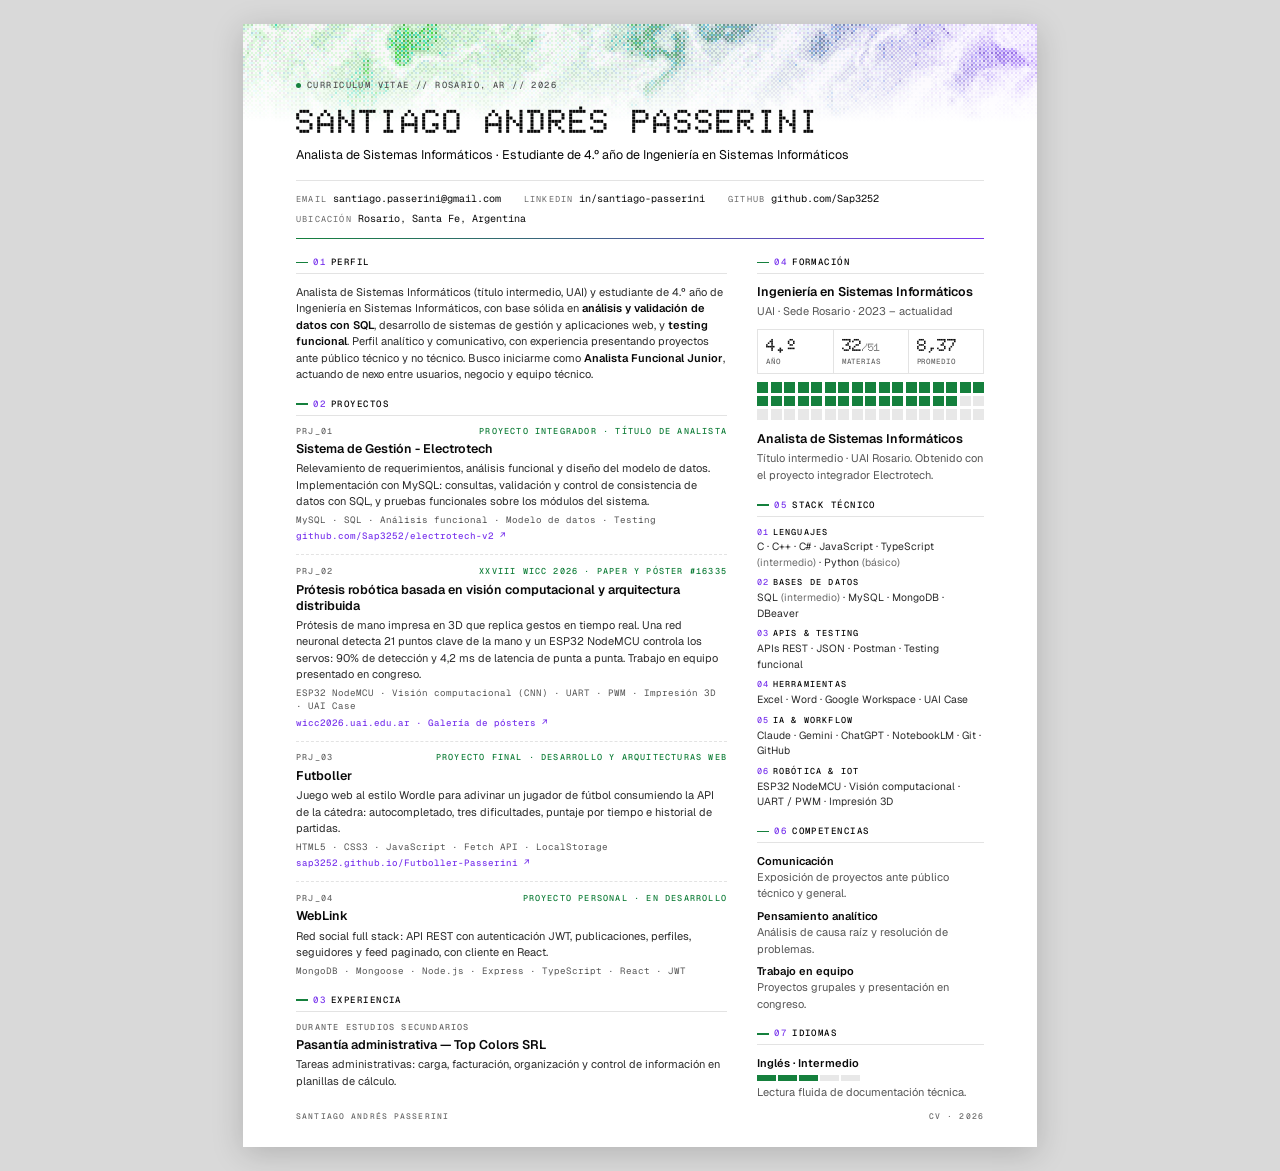
==== cv/index.html @ 8df22442 "Rediseñar el CV con la estética del portfolio y los datos actualizados" ====
<!doctype html>
<html lang="es" data-theme="light">
<head>
<meta charset="utf-8">
<meta name="viewport" content="width=device-width, initial-scale=1">
<title>CV — Santiago Andrés Passerini</title>
<meta name="description" content="Curriculum vitae de Santiago Andrés Passerini, Analista de Sistemas Informáticos.">
<link rel="icon" href="../assets/favicon.svg" type="image/svg+xml">
<link rel="preconnect" href="https://fonts.googleapis.com">
<link rel="preconnect" href="https://fonts.gstatic.com" crossorigin>
<link rel="stylesheet" href="https://fonts.googleapis.com/css2?family=Doto:wght@900&family=Geist:wght@400;500;600&family=Geist+Mono:wght@400;500&display=swap">
<!-- Fuente del CV en PDF: se genera imprimiendo esta página (ver README) -->
<style>
  :root {
    --ink: #0a0a0a;
    --text: #2a2a2a;
    --muted: #555;
    --dim: #6b6b6b;
    --line: #e3e3e3;
    --cell: #e8e8e8;
    --green: #15803d;
    --violet: #7c3aed;
    --sans: "Geist", system-ui, sans-serif;
    --mono: "Geist Mono", ui-monospace, monospace;
    --dot: "Doto", "Geist Mono", monospace;
  }

  @page { size: A4; margin: 0; }
  * { box-sizing: border-box; }
  html { -webkit-print-color-adjust: exact; print-color-adjust: exact; }
  body { margin: 0; background: #d9d9d9; color: var(--text); font: 400 8.3pt/1.48 var(--sans); }
  a { color: inherit; text-decoration: none; }
  p { margin: 0; }

  /* Hoja A4: centrada en pantalla, a sangre al imprimir */
  .sheet {
    position: relative; overflow: hidden;
    width: 210mm; min-height: 297mm; margin: 24px auto;
    padding: 0 14mm 12mm;
    background: #fff;
    box-shadow: 0 6px 30px rgb(0 0 0 / 0.18);
  }
  @media print {
    body { background: #fff; }
    .sheet { margin: 0; box-shadow: none; height: 297mm; }
  }

  /* Banda dither: el mismo fondo del portfolio (modo claro). Al cargar se congela en una
     imagen con el toque violeta y el fundido a blanco, para que el PDF salga igual que la pantalla. */
  .band { position: absolute; left: 0; right: 0; top: 0; height: 26mm; }
  .band canvas, .band img { display: block; width: 100%; height: 100%; image-rendering: pixelated; }
  .band.no-webgl { background: linear-gradient(to bottom, transparent, #fff), linear-gradient(100deg, rgb(21 128 61 / 0.15), rgb(124 58 237 / 0.15)); }

  /* Encabezado */
  .head { position: relative; padding-top: 15mm; }
  .meta {
    display: flex; align-items: center; gap: 6px;
    font: 500 6.6pt/1 var(--mono); letter-spacing: 0.16em; text-transform: uppercase;
    color: var(--muted);
  }
  .meta .dot { width: 5px; height: 5px; border-radius: 50%; background: var(--green); }
  h1 {
    margin: 4mm 0 0;
    font: 900 25pt/1 var(--dot); letter-spacing: 0.03em; text-transform: uppercase;
    color: var(--ink);
  }
  .role { margin-top: 2.2mm; font-size: 9.4pt; color: var(--ink); }
  .contact {
    display: flex; flex-wrap: wrap; gap: 1.6mm 6mm;
    margin: 4mm 0 0; padding: 3mm 0 0; list-style: none;
    border-top: 0.6pt solid var(--line);
    font: 400 7.6pt/1.4 var(--mono); color: var(--ink);
  }
  .contact span { margin-right: 1.6mm; font-size: 6.4pt; letter-spacing: 0.14em; color: var(--dim); }
  .rule { height: 1pt; margin-top: 3mm; background: linear-gradient(90deg, var(--green), var(--violet)); }

  /* Columnas */
  .cols { display: grid; grid-template-columns: 1fr 60mm; gap: 8mm; margin-top: 5mm; }
  section + section { margin-top: 4.6mm; }
  h2 {
    display: flex; align-items: center; gap: 5px;
    margin: 0 0 2.6mm; padding-bottom: 1.6mm;
    border-bottom: 0.6pt solid var(--line);
    font: 500 6.8pt/1 var(--mono); letter-spacing: 0.16em; text-transform: uppercase;
    color: var(--ink);
  }
  h2::before { content: ""; width: 9pt; height: 1pt; background: var(--green); }
  h2 i { font-style: normal; color: var(--violet); }

  .lead { color: var(--text); }
  .lead b { color: var(--ink); font-weight: 600; }

  /* Proyectos */
  .prj + .prj { margin-top: 2.8mm; padding-top: 2.8mm; border-top: 0.6pt dashed var(--line); }
  .prj-top {
    display: flex; justify-content: space-between; gap: 8px;
    font: 500 6.4pt/1.3 var(--mono); letter-spacing: 0.14em; text-transform: uppercase;
    color: var(--dim);
  }
  .prj-top .tag { color: var(--green); text-align: right; }
  h3 { margin: 1.2mm 0 0.8mm; font: 600 9.4pt/1.3 var(--sans); color: var(--ink); }
  .tech { margin-top: 1.2mm; font: 400 6.9pt/1.45 var(--mono); color: var(--muted); }
  .link { display: inline-block; margin-top: 0.8mm; font: 500 6.9pt/1.4 var(--mono); color: var(--violet); }

  .xp-when { font: 500 6.4pt/1.3 var(--mono); letter-spacing: 0.14em; text-transform: uppercase; color: var(--dim); }

  /* Formación */
  .edu + .edu { margin-top: 3mm; }
  .edu h3 { margin-top: 0; }
  .edu p { color: var(--muted); }
  .stats { display: grid; grid-template-columns: repeat(3, 1fr); margin-top: 2.4mm; border: 0.6pt solid var(--line); }
  .stat { padding: 1.8mm 2mm; }
  .stat + .stat { border-left: 0.6pt solid var(--line); }
  .stat b { display: block; font: 900 13pt/1 var(--dot); color: var(--ink); }
  .stat b small { font-size: 8pt; color: var(--dim); }
  .stat span { display: block; margin-top: 1mm; font: 500 5.6pt/1.2 var(--mono); letter-spacing: 0.12em; text-transform: uppercase; color: var(--dim); }
  .grid { display: grid; grid-template-columns: repeat(17, 1fr); gap: 0.7mm; margin-top: 2mm; }
  .grid i { aspect-ratio: 1; background: var(--cell); }
  .grid i.on { background: var(--green); }

  /* Stack */
  .stack { margin: 0; }
  .stack div + div { margin-top: 1.9mm; }
  .stack dt { font: 500 6.4pt/1.3 var(--mono); letter-spacing: 0.14em; text-transform: uppercase; color: var(--ink); }
  .stack dt i { font-style: normal; color: var(--violet); margin-right: 3px; }
  .stack dd { margin: 0.5mm 0 0; font-size: 7.8pt; color: var(--text); }
  .stack em { font-style: normal; color: var(--dim); }

  .list { margin: 0; padding: 0; list-style: none; }
  .list li + li { margin-top: 1.6mm; }
  .list b { display: block; color: var(--ink); font-weight: 600; }
  .list span { color: var(--muted); }

  .meter { display: flex; gap: 2px; margin: 1mm 0; }
  .meter i { width: 5mm; height: 1.4mm; background: var(--cell); }
  .meter i.on { background: var(--green); }

  .foot {
    position: absolute; left: 14mm; right: 14mm; bottom: 7mm;
    display: flex; justify-content: space-between;
    font: 500 6pt/1 var(--mono); letter-spacing: 0.14em; text-transform: uppercase;
    color: var(--dim);
  }
</style>
<script src="../dither.js" defer></script>
</head>
<body>
<article class="sheet">
  <div class="band" aria-hidden="true"><canvas id="dither"></canvas></div>

  <header class="head">
    <p class="meta"><span class="dot"></span>Curriculum vitae // Rosario, AR // 2026</p>
    <h1>Santiago Andrés Passerini</h1>
    <p class="role">Analista de Sistemas Informáticos · Estudiante de 4.º año de Ingeniería en Sistemas Informáticos</p>
    <ul class="contact">
      <li><span>EMAIL</span><a href="mailto:santiago.passerini@gmail.com">santiago.passerini@gmail.com</a></li>
      <li><span>LINKEDIN</span><a href="https://www.linkedin.com/in/santiago-passerini">in/santiago-passerini</a></li>
      <li><span>GITHUB</span><a href="https://github.com/Sap3252">github.com/Sap3252</a></li>
      <li><span>UBICACIÓN</span>Rosario, Santa Fe, Argentina</li>
    </ul>
    <div class="rule"></div>
  </header>

  <div class="cols">
    <main>
      <section>
        <h2><i>01</i>Perfil</h2>
        <p class="lead">
          Analista de Sistemas Informáticos (título intermedio, UAI) y estudiante de 4.º año de Ingeniería en Sistemas Informáticos,
          con base sólida en <b>análisis y validación de datos con SQL</b>, desarrollo de sistemas de gestión y aplicaciones web, y <b>testing funcional</b>.
          Perfil analítico y comunicativo, con experiencia presentando proyectos ante público técnico y no técnico.
          Busco iniciarme como <b>Analista Funcional Junior</b>, actuando de nexo entre usuarios, negocio y equipo técnico.
        </p>
      </section>

      <section>
        <h2><i>02</i>Proyectos</h2>

        <div class="prj">
          <div class="prj-top"><span>PRJ_01</span><span class="tag">Proyecto integrador · Título de Analista</span></div>
          <h3>Sistema de Gestión - Electrotech</h3>
          <p>Relevamiento de requerimientos, análisis funcional y diseño del modelo de datos. Implementación con MySQL: consultas, validación y control de consistencia de datos con SQL, y pruebas funcionales sobre los módulos del sistema.</p>
          <p class="tech">MySQL · SQL · Análisis funcional · Modelo de datos · Testing</p>
          <a class="link" href="https://github.com/Sap3252/electrotech-v2">github.com/Sap3252/electrotech-v2 ↗</a>
        </div>

        <div class="prj">
          <div class="prj-top"><span>PRJ_02</span><span class="tag">XXVIII WICC 2026 · Paper y póster #16335</span></div>
          <h3>Prótesis robótica basada en visión computacional y arquitectura distribuida</h3>
          <p>Prótesis de mano impresa en 3D que replica gestos en tiempo real. Una red neuronal detecta 21 puntos clave de la mano y un ESP32 NodeMCU controla los servos: 90% de detección y 4,2 ms de latencia de punta a punta. Trabajo en equipo presentado en congreso.</p>
          <p class="tech">ESP32 NodeMCU · Visión computacional&nbsp;(CNN) · UART · PWM · Impresión&nbsp;3D · UAI&nbsp;Case</p>
          <a class="link" href="https://wicc2026.uai.edu.ar/posters-procesamiento_se%C3%B1ales.html">wicc2026.uai.edu.ar · Galería de pósters ↗</a>
        </div>

        <div class="prj">
          <div class="prj-top"><span>PRJ_03</span><span class="tag">Proyecto final · Desarrollo y Arquitecturas Web</span></div>
          <h3>Futboller</h3>
          <p>Juego web al estilo Wordle para adivinar un jugador de fútbol consumiendo la API de la cátedra: autocompletado, tres dificultades, puntaje por tiempo e historial de partidas.</p>
          <p class="tech">HTML5 · CSS3 · JavaScript · Fetch API · LocalStorage</p>
          <a class="link" href="https://sap3252.github.io/Futboller-Passerini/">sap3252.github.io/Futboller-Passerini ↗</a>
        </div>

        <div class="prj">
          <div class="prj-top"><span>PRJ_04</span><span class="tag">Proyecto personal · En desarrollo</span></div>
          <h3>WebLink</h3>
          <p>Red social full stack: API REST con autenticación JWT, publicaciones, perfiles, seguidores y feed paginado, con cliente en React.</p>
          <p class="tech">MongoDB · Mongoose · Node.js · Express · TypeScript · React · JWT</p>
        </div>
      </section>

      <section>
        <h2><i>03</i>Experiencia</h2>
        <p class="xp-when">Durante estudios secundarios</p>
        <h3>Pasantía administrativa — Top Colors SRL</h3>
        <p>Tareas administrativas: carga, facturación, organización y control de información en planillas de cálculo.</p>
      </section>
    </main>

    <aside>
      <section>
        <h2><i>04</i>Formación</h2>
        <div class="edu">
          <h3>Ingeniería en Sistemas Informáticos</h3>
          <p>UAI · Sede Rosario · 2023 – actualidad</p>
          <div class="stats">
            <div class="stat"><b>4.º</b><span>Año</span></div>
            <div class="stat"><b>32<small>/51</small></b><span>Materias</span></div>
            <div class="stat"><b>8,37</b><span>Promedio</span></div>
          </div>
          <div class="grid" data-total="51" data-done="32" role="img" aria-label="32 de 51 materias aprobadas"></div>
        </div>
        <div class="edu">
          <h3>Analista de Sistemas Informáticos</h3>
          <p>Título intermedio · UAI Rosario. Obtenido con el proyecto integrador Electrotech.</p>
        </div>
      </section>

      <section>
        <h2><i>05</i>Stack técnico</h2>
        <dl class="stack">
          <div><dt><i>01</i>Lenguajes</dt><dd>C · C++ · C# · JavaScript · TypeScript <em>(intermedio)</em> · Python <em>(básico)</em></dd></div>
          <div><dt><i>02</i>Bases de datos</dt><dd>SQL <em>(intermedio)</em> · MySQL · MongoDB · DBeaver</dd></div>
          <div><dt><i>03</i>APIs &amp; Testing</dt><dd>APIs REST · JSON · Postman · Testing funcional</dd></div>
          <div><dt><i>04</i>Herramientas</dt><dd>Excel · Word · Google Workspace · UAI&nbsp;Case</dd></div>
          <div><dt><i>05</i>IA &amp; Workflow</dt><dd>Claude · Gemini · ChatGPT · NotebookLM · Git · GitHub</dd></div>
          <div><dt><i>06</i>Robótica &amp; IoT</dt><dd>ESP32 NodeMCU · Visión computacional · UART&nbsp;/&nbsp;PWM · Impresión&nbsp;3D</dd></div>
        </dl>
      </section>

      <section>
        <h2><i>06</i>Competencias</h2>
        <ul class="list">
          <li><b>Comunicación</b><span>Exposición de proyectos ante público técnico y general.</span></li>
          <li><b>Pensamiento analítico</b><span>Análisis de causa raíz y resolución de problemas.</span></li>
          <li><b>Trabajo en equipo</b><span>Proyectos grupales y presentación en congreso.</span></li>
        </ul>
      </section>

      <section>
        <h2><i>07</i>Idiomas</h2>
        <ul class="list">
          <li><b>Inglés · Intermedio</b>
            <div class="meter" role="img" aria-label="Nivel 3 de 5"><i class="on"></i><i class="on"></i><i class="on"></i><i></i><i></i></div>
            <span>Lectura fluida de documentación técnica.</span>
          </li>
        </ul>
      </section>
    </aside>
  </div>

  <footer class="foot">
    <span>Santiago Andrés Passerini</span>
    <span>CV · 2026</span>
  </footer>
</article>

<script>
  // Grilla de materias: una celda por materia, en verde las aprobadas
  const grid = document.querySelector('.grid');
  const done = Number(grid.dataset.done);
  for (let i = 0; i < Number(grid.dataset.total); i++) {
    const cell = document.createElement('i');
    if (i < done) cell.className = 'on';
    grid.append(cell);
  }

  // Congela la banda dither en una imagen: toque violeta a la derecha, más suave y con fundido a blanco
  window.addEventListener('load', () => setTimeout(() => {
    const src = document.getElementById('dither');
    if (!src || !src.width || src.parentElement.classList.contains('no-webgl')) return;
    const out = document.createElement('canvas');
    out.width = src.width;
    out.height = src.height;
    const ctx = out.getContext('2d');
    ctx.drawImage(src, 0, 0);

    let g = ctx.createLinearGradient(0, 0, out.width, 0);
    g.addColorStop(0.3, 'rgb(124 58 237 / 0)');
    g.addColorStop(1, 'rgb(124 58 237 / 1)');
    ctx.globalCompositeOperation = 'color';
    ctx.fillStyle = g;
    ctx.fillRect(0, 0, out.width, out.height);

    ctx.globalCompositeOperation = 'source-over';
    ctx.fillStyle = 'rgb(255 255 255 / 0.3)';
    ctx.fillRect(0, 0, out.width, out.height);
    g = ctx.createLinearGradient(0, 0, 0, out.height);
    g.addColorStop(0.3, 'rgb(255 255 255 / 0)');
    g.addColorStop(1, 'rgb(255 255 255 / 1)');
    ctx.fillStyle = g;
    ctx.fillRect(0, 0, out.width, out.height);

    const img = new Image();
    img.alt = '';
    img.src = out.toDataURL('image/png');
    src.replaceWith(img);
  }, 600));
</script>
</body>
</html>
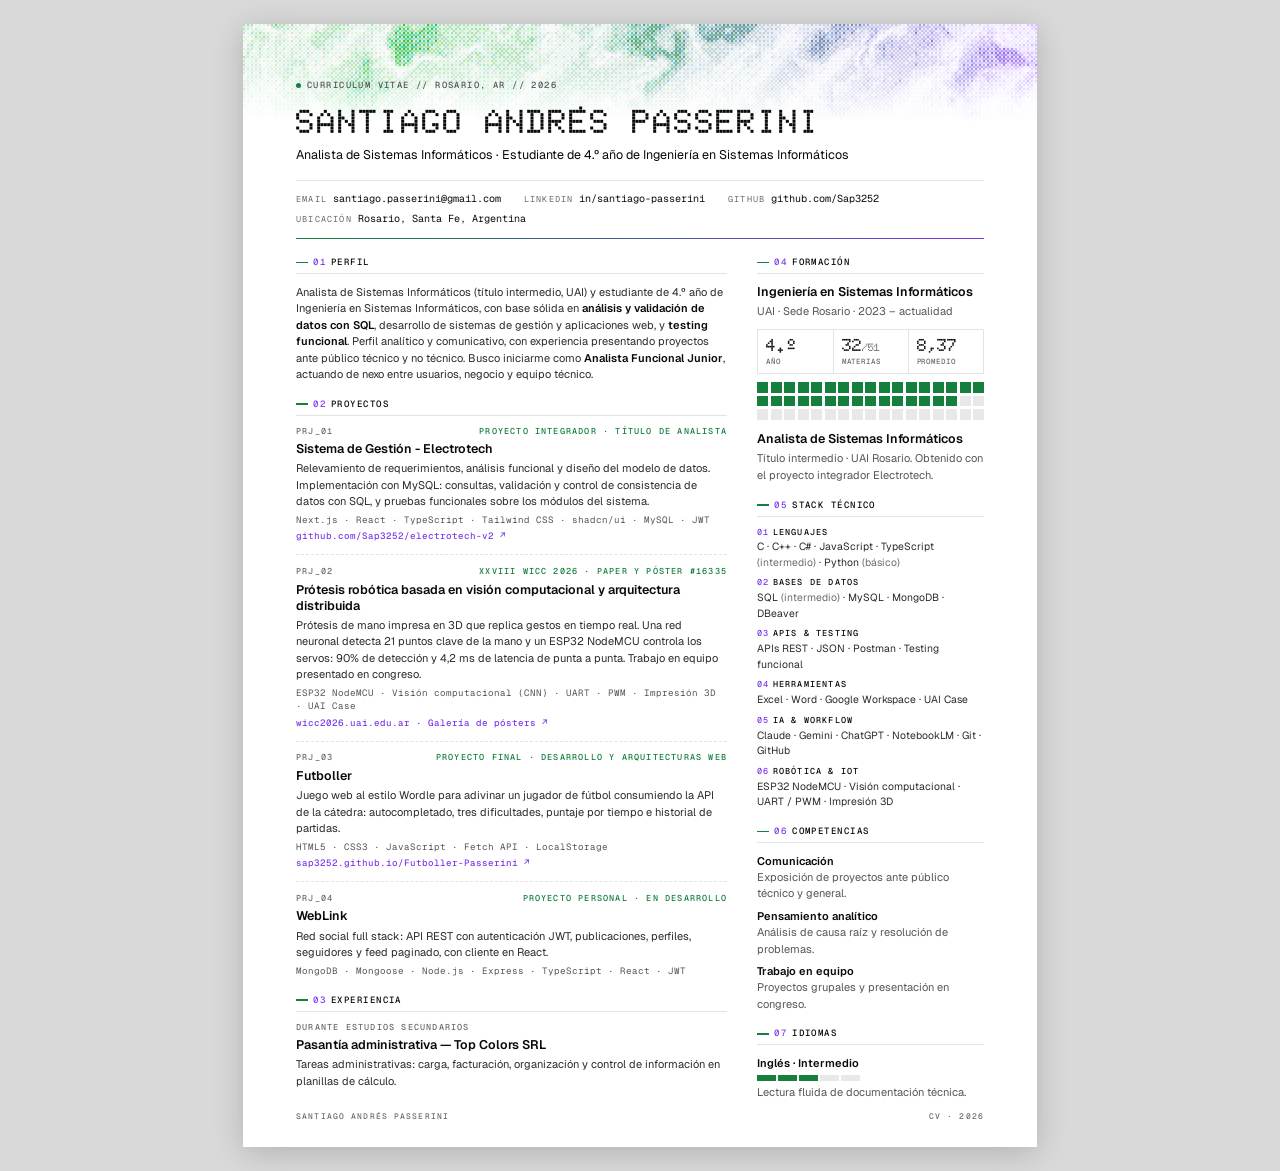
==== commit 4c0cb28d: "Mostrar las tecnologías reales de Electrotech en el portfolio y el CV" ====
--- a/cv/index.html
+++ b/cv/index.html
@@ -180,7 +180,7 @@
           <div class="prj-top"><span>PRJ_01</span><span class="tag">Proyecto integrador · Título de Analista</span></div>
           <h3>Sistema de Gestión - Electrotech</h3>
           <p>Relevamiento de requerimientos, análisis funcional y diseño del modelo de datos. Implementación con MySQL: consultas, validación y control de consistencia de datos con SQL, y pruebas funcionales sobre los módulos del sistema.</p>
-          <p class="tech">MySQL · SQL · Análisis funcional · Modelo de datos · Testing</p>
+          <p class="tech">Next.js · React · TypeScript · Tailwind CSS · shadcn/ui · MySQL · JWT</p>
           <a class="link" href="https://github.com/Sap3252/electrotech-v2">github.com/Sap3252/electrotech-v2 ↗</a>
         </div>
 
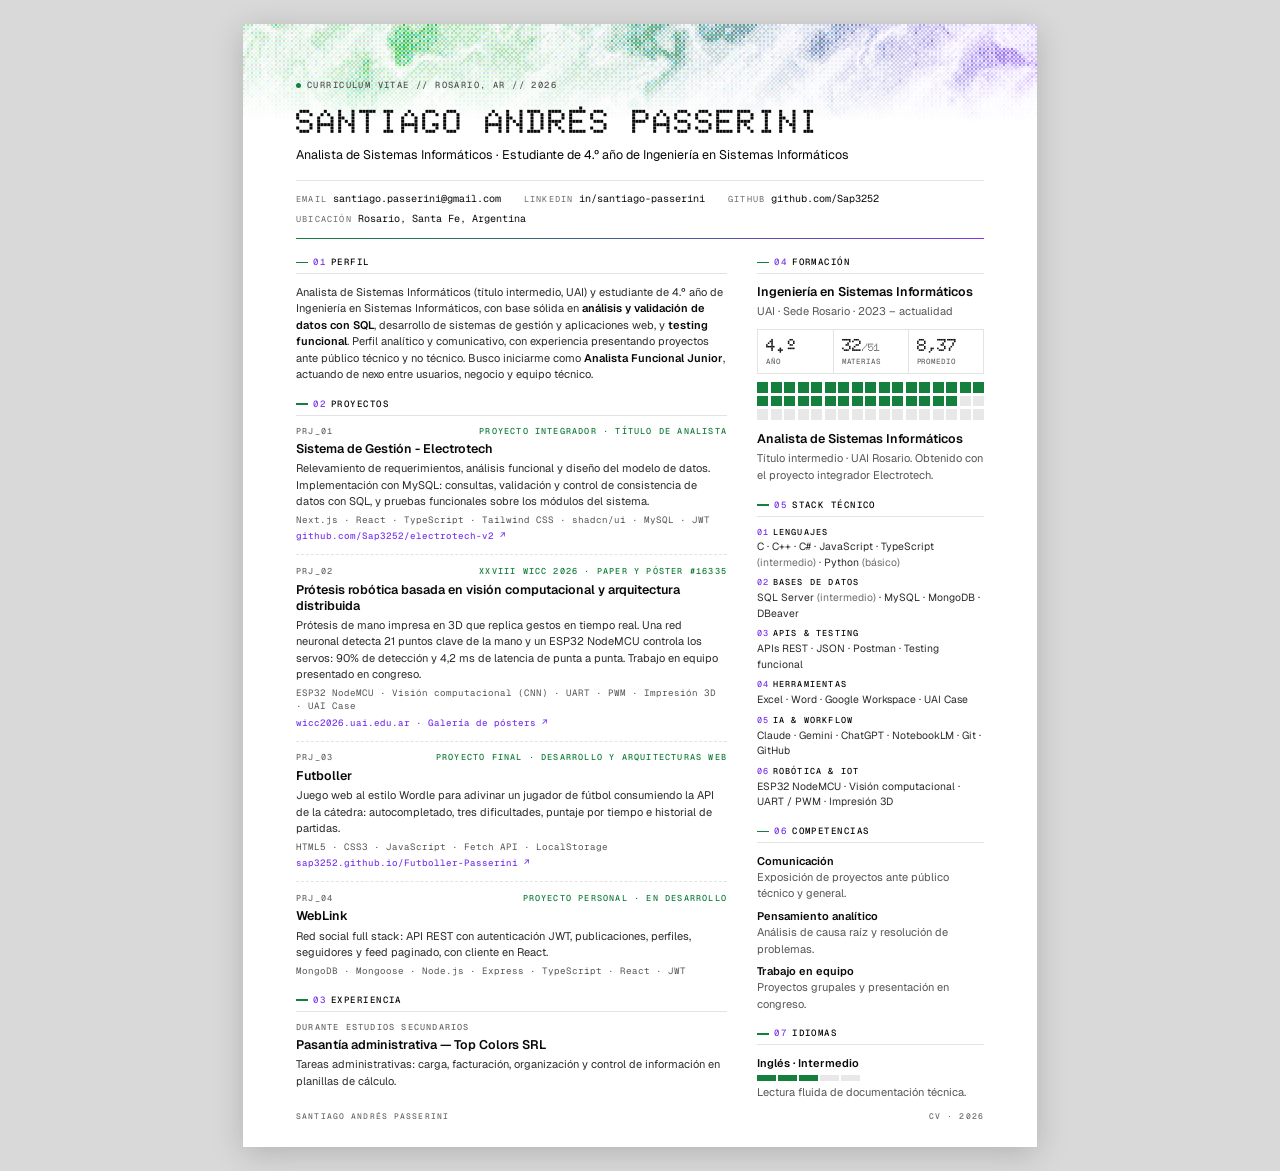
==== commit 90b6dd8b: "Cambiar SQL por SQL Server en el stack técnico" ====
--- a/cv/index.html
+++ b/cv/index.html
@@ -239,7 +239,7 @@
         <h2><i>05</i>Stack técnico</h2>
         <dl class="stack">
           <div><dt><i>01</i>Lenguajes</dt><dd>C · C++ · C# · JavaScript · TypeScript <em>(intermedio)</em> · Python <em>(básico)</em></dd></div>
-          <div><dt><i>02</i>Bases de datos</dt><dd>SQL <em>(intermedio)</em> · MySQL · MongoDB · DBeaver</dd></div>
+          <div><dt><i>02</i>Bases de datos</dt><dd>SQL Server <em>(intermedio)</em> · MySQL · MongoDB · DBeaver</dd></div>
           <div><dt><i>03</i>APIs &amp; Testing</dt><dd>APIs REST · JSON · Postman · Testing funcional</dd></div>
           <div><dt><i>04</i>Herramientas</dt><dd>Excel · Word · Google Workspace · UAI&nbsp;Case</dd></div>
           <div><dt><i>05</i>IA &amp; Workflow</dt><dd>Claude · Gemini · ChatGPT · NotebookLM · Git · GitHub</dd></div>
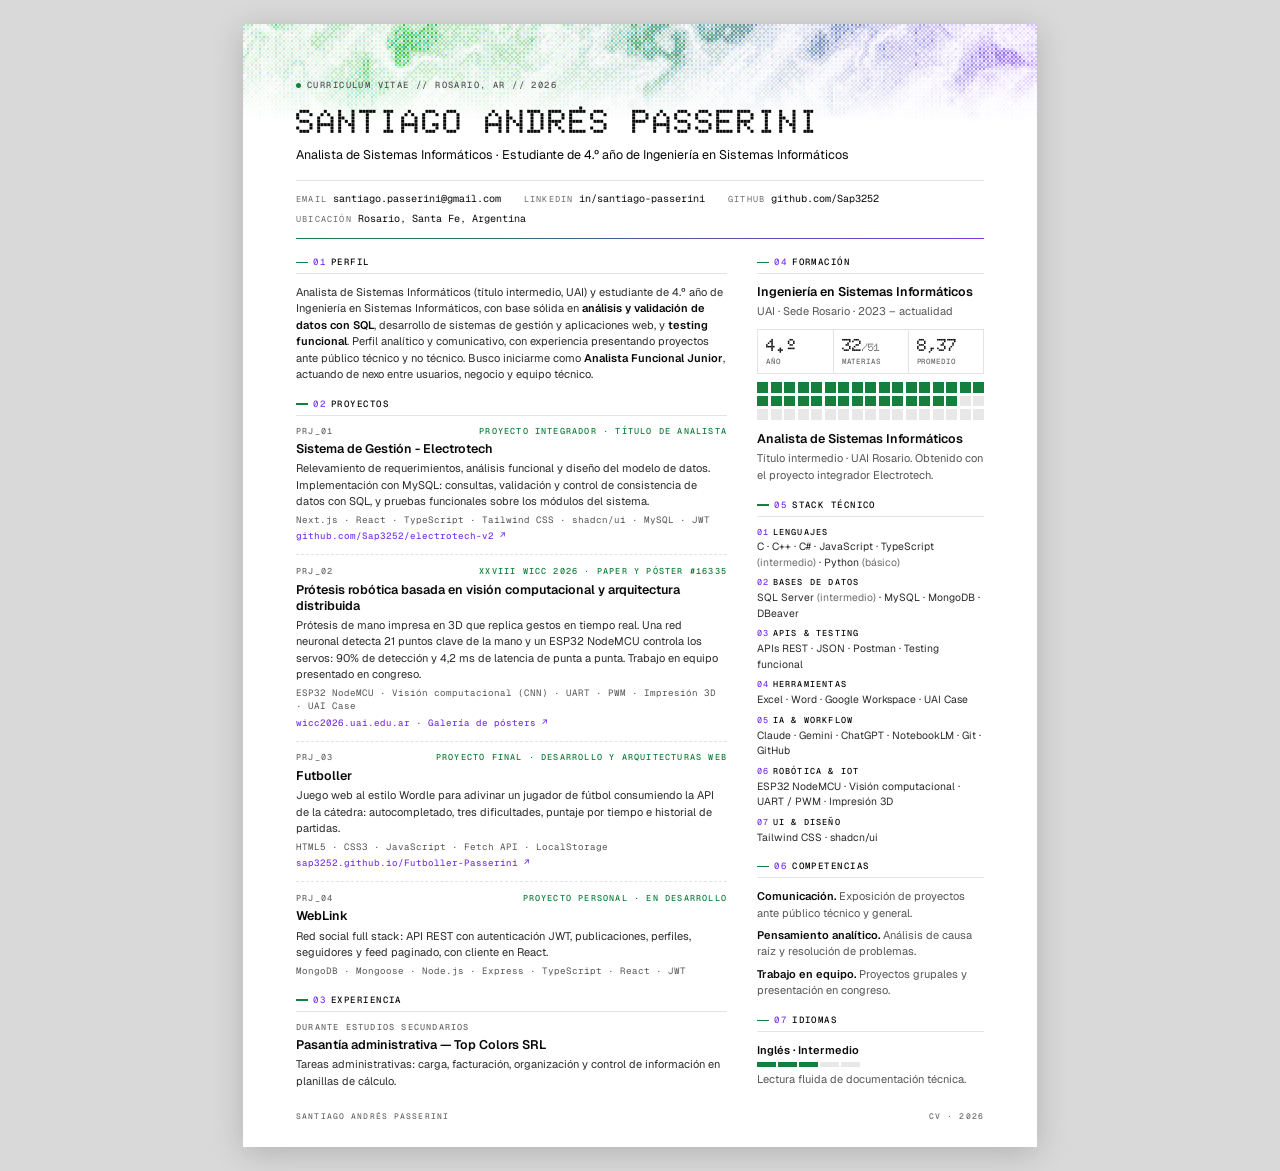
==== commit d1587fda: "Actualizar el CV con SQL Server, UI & Diseño y las tecnologías de Electrotech" ====
--- a/cv/index.html
+++ b/cv/index.html
@@ -130,6 +130,7 @@
   .list li + li { margin-top: 1.6mm; }
   .list b { display: block; color: var(--ink); font-weight: 600; }
   .list span { color: var(--muted); }
+  .list.inline b { display: inline; }
 
   .meter { display: flex; gap: 2px; margin: 1mm 0; }
   .meter i { width: 5mm; height: 1.4mm; background: var(--cell); }
@@ -244,15 +245,16 @@
           <div><dt><i>04</i>Herramientas</dt><dd>Excel · Word · Google Workspace · UAI&nbsp;Case</dd></div>
           <div><dt><i>05</i>IA &amp; Workflow</dt><dd>Claude · Gemini · ChatGPT · NotebookLM · Git · GitHub</dd></div>
           <div><dt><i>06</i>Robótica &amp; IoT</dt><dd>ESP32 NodeMCU · Visión computacional · UART&nbsp;/&nbsp;PWM · Impresión&nbsp;3D</dd></div>
+          <div><dt><i>07</i>UI &amp; Diseño</dt><dd>Tailwind CSS · shadcn/ui</dd></div>
         </dl>
       </section>
 
       <section>
         <h2><i>06</i>Competencias</h2>
-        <ul class="list">
-          <li><b>Comunicación</b><span>Exposición de proyectos ante público técnico y general.</span></li>
-          <li><b>Pensamiento analítico</b><span>Análisis de causa raíz y resolución de problemas.</span></li>
-          <li><b>Trabajo en equipo</b><span>Proyectos grupales y presentación en congreso.</span></li>
+        <ul class="list inline">
+          <li><b>Comunicación.</b> <span>Exposición de proyectos ante público técnico y general.</span></li>
+          <li><b>Pensamiento analítico.</b> <span>Análisis de causa raíz y resolución de problemas.</span></li>
+          <li><b>Trabajo en equipo.</b> <span>Proyectos grupales y presentación en congreso.</span></li>
         </ul>
       </section>
 
@@ -284,10 +286,24 @@
     grid.append(cell);
   }
 
-  // Congela la banda dither en una imagen: toque violeta a la derecha, más suave y con fundido a blanco
-  window.addEventListener('load', () => setTimeout(() => {
+  // Congela la banda dither en una imagen: toque violeta a la derecha, más suave y con fundido a blanco.
+  // Espera a que el dither haya dibujado; si WebGL no responde, queda el degradado de respaldo.
+  const band = document.querySelector('.band');
+  const isDrawn = canvas => {
+    const probe = document.createElement('canvas');
+    probe.width = probe.height = 8;
+    const p = probe.getContext('2d');
+    p.drawImage(canvas, 0, 0, 8, 8);
+    return p.getImageData(0, 0, 8, 8).data.some((v, i) => i % 4 === 3 && v > 0);
+  };
+  const freeze = (tries = 0) => {
     const src = document.getElementById('dither');
-    if (!src || !src.width || src.parentElement.classList.contains('no-webgl')) return;
+    if (!src || band.classList.contains('no-webgl')) return;
+    if (!src.width || !isDrawn(src)) {
+      if (tries < 40) setTimeout(() => freeze(tries + 1), 150);
+      else { band.classList.add('no-webgl'); src.remove(); }
+      return;
+    }
     const out = document.createElement('canvas');
     out.width = src.width;
     out.height = src.height;
@@ -314,7 +330,8 @@
     img.alt = '';
     img.src = out.toDataURL('image/png');
     src.replaceWith(img);
-  }, 600));
+  };
+  window.addEventListener('load', () => setTimeout(freeze, 300));
 </script>
 </body>
 </html>
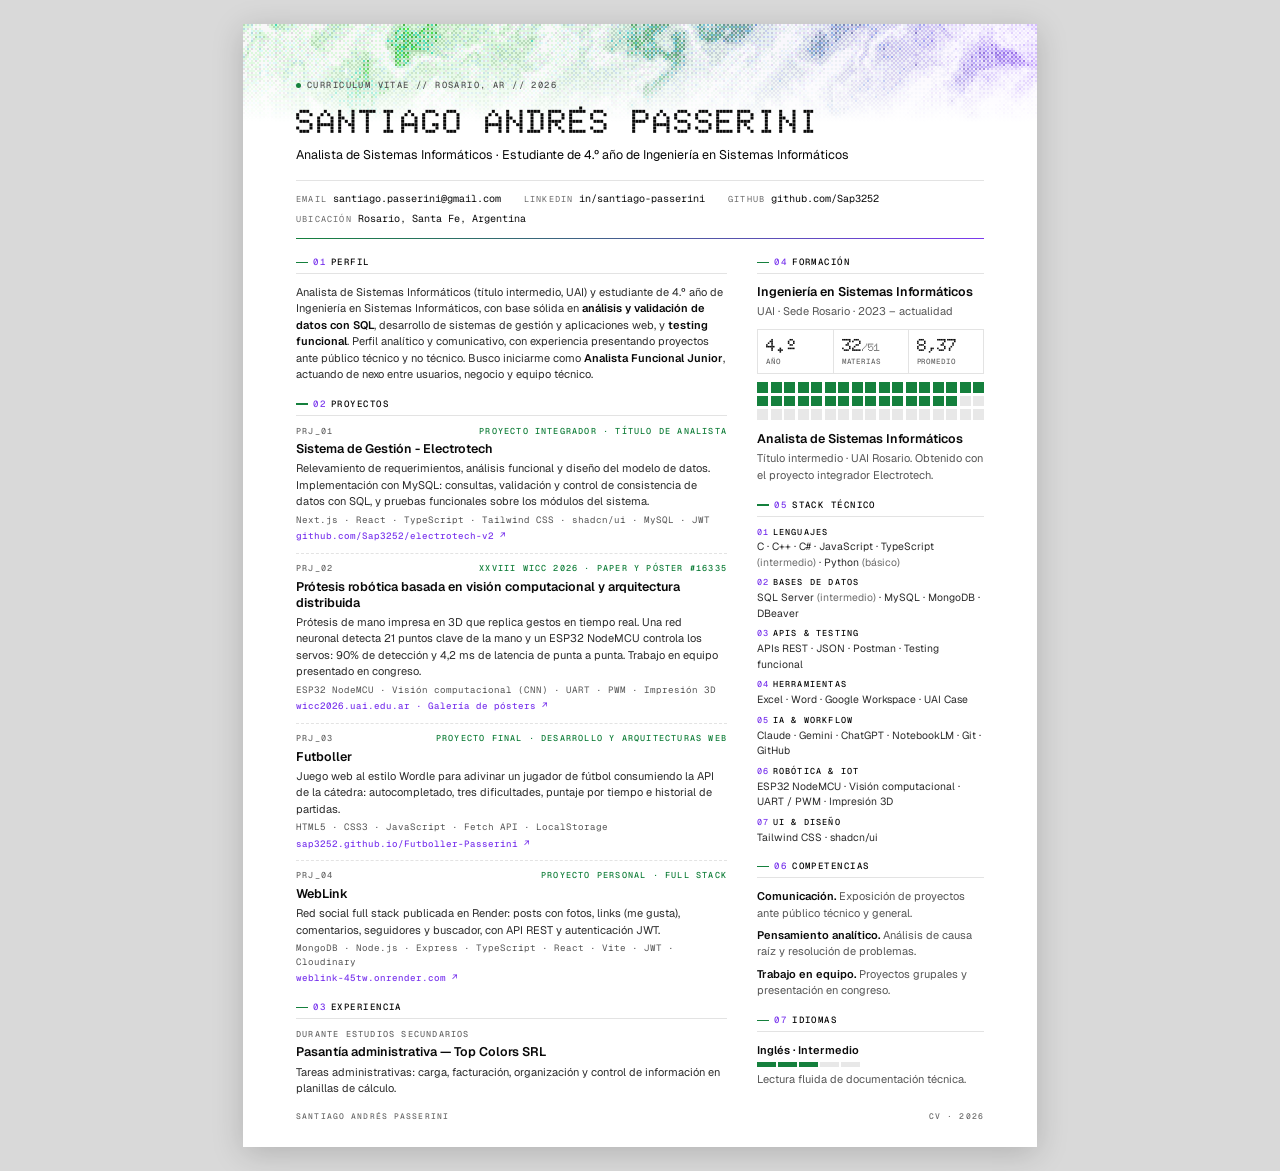
==== commit c083c51a: "Actualizar WebLink en el CV" ====
--- a/cv/index.html
+++ b/cv/index.html
@@ -91,7 +91,7 @@
   .lead b { color: var(--ink); font-weight: 600; }
 
   /* Proyectos */
-  .prj + .prj { margin-top: 2.8mm; padding-top: 2.8mm; border-top: 0.6pt dashed var(--line); }
+  .prj + .prj { margin-top: 2.4mm; padding-top: 2.4mm; border-top: 0.6pt dashed var(--line); }
   .prj-top {
     display: flex; justify-content: space-between; gap: 8px;
     font: 500 6.4pt/1.3 var(--mono); letter-spacing: 0.14em; text-transform: uppercase;
@@ -189,7 +189,7 @@
           <div class="prj-top"><span>PRJ_02</span><span class="tag">XXVIII WICC 2026 · Paper y póster #16335</span></div>
           <h3>Prótesis robótica basada en visión computacional y arquitectura distribuida</h3>
           <p>Prótesis de mano impresa en 3D que replica gestos en tiempo real. Una red neuronal detecta 21 puntos clave de la mano y un ESP32 NodeMCU controla los servos: 90% de detección y 4,2 ms de latencia de punta a punta. Trabajo en equipo presentado en congreso.</p>
-          <p class="tech">ESP32 NodeMCU · Visión computacional&nbsp;(CNN) · UART · PWM · Impresión&nbsp;3D · UAI&nbsp;Case</p>
+          <p class="tech">ESP32 NodeMCU · Visión computacional&nbsp;(CNN) · UART · PWM · Impresión&nbsp;3D</p>
           <a class="link" href="https://wicc2026.uai.edu.ar/posters-procesamiento_se%C3%B1ales.html">wicc2026.uai.edu.ar · Galería de pósters ↗</a>
         </div>
 
@@ -202,10 +202,11 @@
         </div>
 
         <div class="prj">
-          <div class="prj-top"><span>PRJ_04</span><span class="tag">Proyecto personal · En desarrollo</span></div>
+          <div class="prj-top"><span>PRJ_04</span><span class="tag">Proyecto personal · Full stack</span></div>
           <h3>WebLink</h3>
-          <p>Red social full stack: API REST con autenticación JWT, publicaciones, perfiles, seguidores y feed paginado, con cliente en React.</p>
-          <p class="tech">MongoDB · Mongoose · Node.js · Express · TypeScript · React · JWT</p>
+          <p>Red social full stack publicada en Render: posts con fotos, links (me gusta), comentarios, seguidores y buscador, con API REST y autenticación JWT.</p>
+          <p class="tech">MongoDB · Node.js · Express · TypeScript · React · Vite · JWT · Cloudinary</p>
+          <a class="link" href="https://weblink-45tw.onrender.com">weblink-45tw.onrender.com ↗</a>
         </div>
       </section>
 
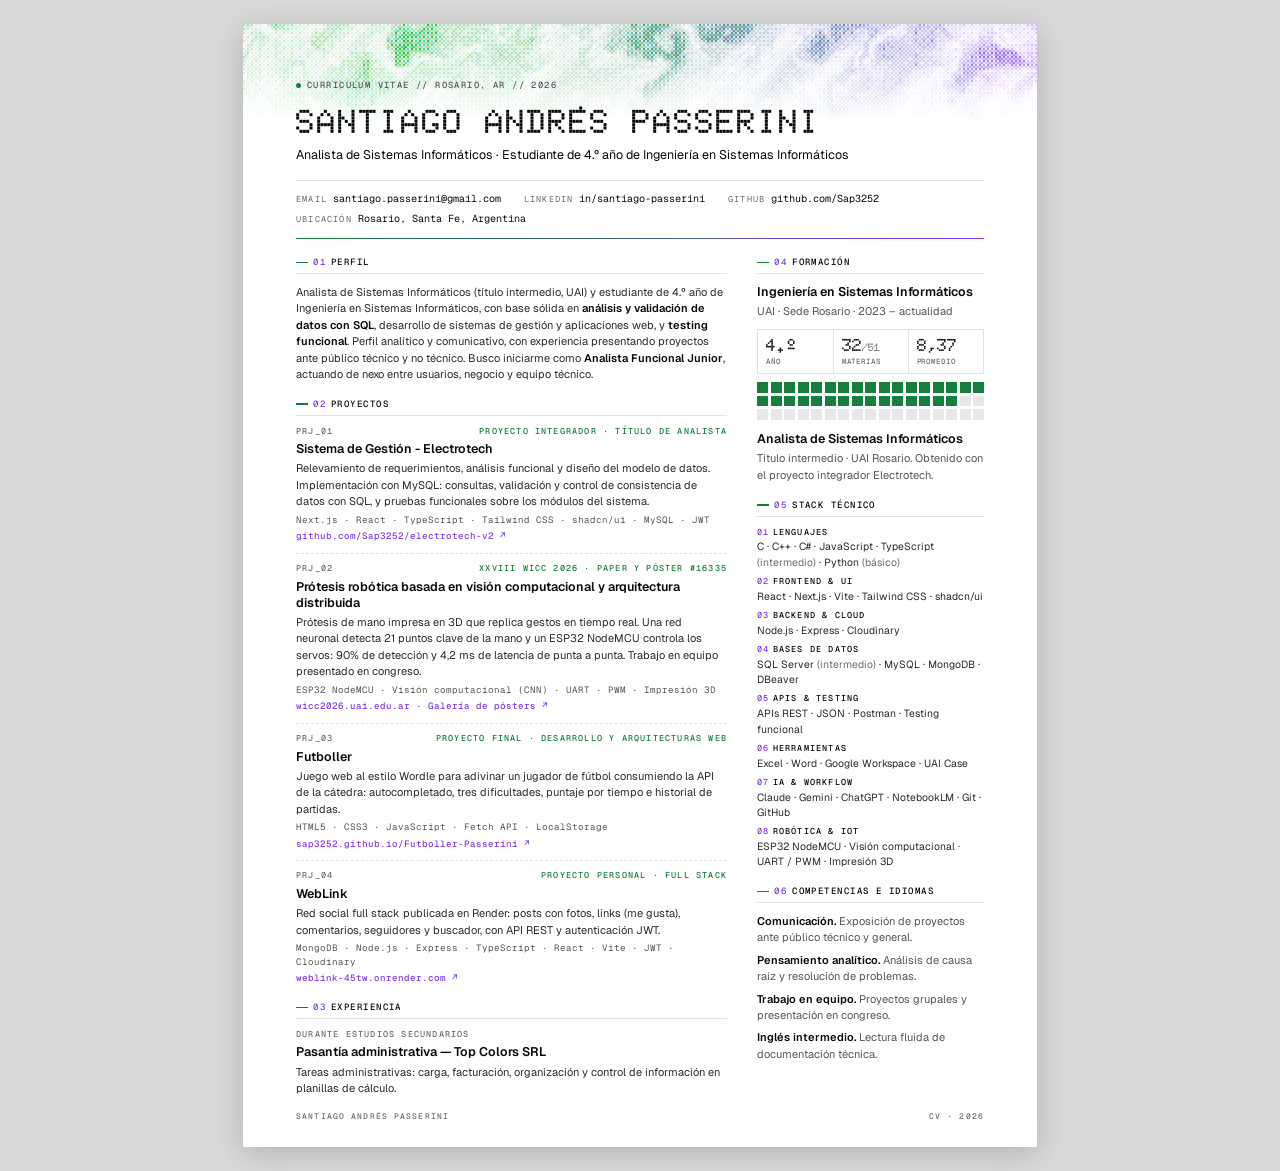
==== commit 2fd78ccc: "Actualizar el stack del CV y unir idiomas con competencias" ====
--- a/cv/index.html
+++ b/cv/index.html
@@ -120,7 +120,7 @@
 
   /* Stack */
   .stack { margin: 0; }
-  .stack div + div { margin-top: 1.9mm; }
+  .stack div + div { margin-top: 1.5mm; }
   .stack dt { font: 500 6.4pt/1.3 var(--mono); letter-spacing: 0.14em; text-transform: uppercase; color: var(--ink); }
   .stack dt i { font-style: normal; color: var(--violet); margin-right: 3px; }
   .stack dd { margin: 0.5mm 0 0; font-size: 7.8pt; color: var(--text); }
@@ -132,9 +132,6 @@
   .list span { color: var(--muted); }
   .list.inline b { display: inline; }
 
-  .meter { display: flex; gap: 2px; margin: 1mm 0; }
-  .meter i { width: 5mm; height: 1.4mm; background: var(--cell); }
-  .meter i.on { background: var(--green); }
 
   .foot {
     position: absolute; left: 14mm; right: 14mm; bottom: 7mm;
@@ -241,31 +238,23 @@
         <h2><i>05</i>Stack técnico</h2>
         <dl class="stack">
           <div><dt><i>01</i>Lenguajes</dt><dd>C · C++ · C# · JavaScript · TypeScript <em>(intermedio)</em> · Python <em>(básico)</em></dd></div>
-          <div><dt><i>02</i>Bases de datos</dt><dd>SQL Server <em>(intermedio)</em> · MySQL · MongoDB · DBeaver</dd></div>
-          <div><dt><i>03</i>APIs &amp; Testing</dt><dd>APIs REST · JSON · Postman · Testing funcional</dd></div>
-          <div><dt><i>04</i>Herramientas</dt><dd>Excel · Word · Google Workspace · UAI&nbsp;Case</dd></div>
-          <div><dt><i>05</i>IA &amp; Workflow</dt><dd>Claude · Gemini · ChatGPT · NotebookLM · Git · GitHub</dd></div>
-          <div><dt><i>06</i>Robótica &amp; IoT</dt><dd>ESP32 NodeMCU · Visión computacional · UART&nbsp;/&nbsp;PWM · Impresión&nbsp;3D</dd></div>
-          <div><dt><i>07</i>UI &amp; Diseño</dt><dd>Tailwind CSS · shadcn/ui</dd></div>
+          <div><dt><i>02</i>Frontend &amp; UI</dt><dd>React · Next.js · Vite · Tailwind CSS · shadcn/ui</dd></div>
+          <div><dt><i>03</i>Backend &amp; Cloud</dt><dd>Node.js · Express · Cloudinary</dd></div>
+          <div><dt><i>04</i>Bases de datos</dt><dd>SQL Server <em>(intermedio)</em> · MySQL · MongoDB · DBeaver</dd></div>
+          <div><dt><i>05</i>APIs &amp; Testing</dt><dd>APIs REST · JSON · Postman · Testing funcional</dd></div>
+          <div><dt><i>06</i>Herramientas</dt><dd>Excel · Word · Google Workspace · UAI&nbsp;Case</dd></div>
+          <div><dt><i>07</i>IA &amp; Workflow</dt><dd>Claude · Gemini · ChatGPT · NotebookLM · Git · GitHub</dd></div>
+          <div><dt><i>08</i>Robótica &amp; IoT</dt><dd>ESP32 NodeMCU · Visión computacional · UART&nbsp;/&nbsp;PWM · Impresión&nbsp;3D</dd></div>
         </dl>
       </section>
 
       <section>
-        <h2><i>06</i>Competencias</h2>
+        <h2><i>06</i>Competencias e idiomas</h2>
         <ul class="list inline">
           <li><b>Comunicación.</b> <span>Exposición de proyectos ante público técnico y general.</span></li>
           <li><b>Pensamiento analítico.</b> <span>Análisis de causa raíz y resolución de problemas.</span></li>
           <li><b>Trabajo en equipo.</b> <span>Proyectos grupales y presentación en congreso.</span></li>
-        </ul>
-      </section>
-
-      <section>
-        <h2><i>07</i>Idiomas</h2>
-        <ul class="list">
-          <li><b>Inglés · Intermedio</b>
-            <div class="meter" role="img" aria-label="Nivel 3 de 5"><i class="on"></i><i class="on"></i><i class="on"></i><i></i><i></i></div>
-            <span>Lectura fluida de documentación técnica.</span>
-          </li>
+          <li><b>Inglés intermedio.</b> <span>Lectura fluida de documentación técnica.</span></li>
         </ul>
       </section>
     </aside>
